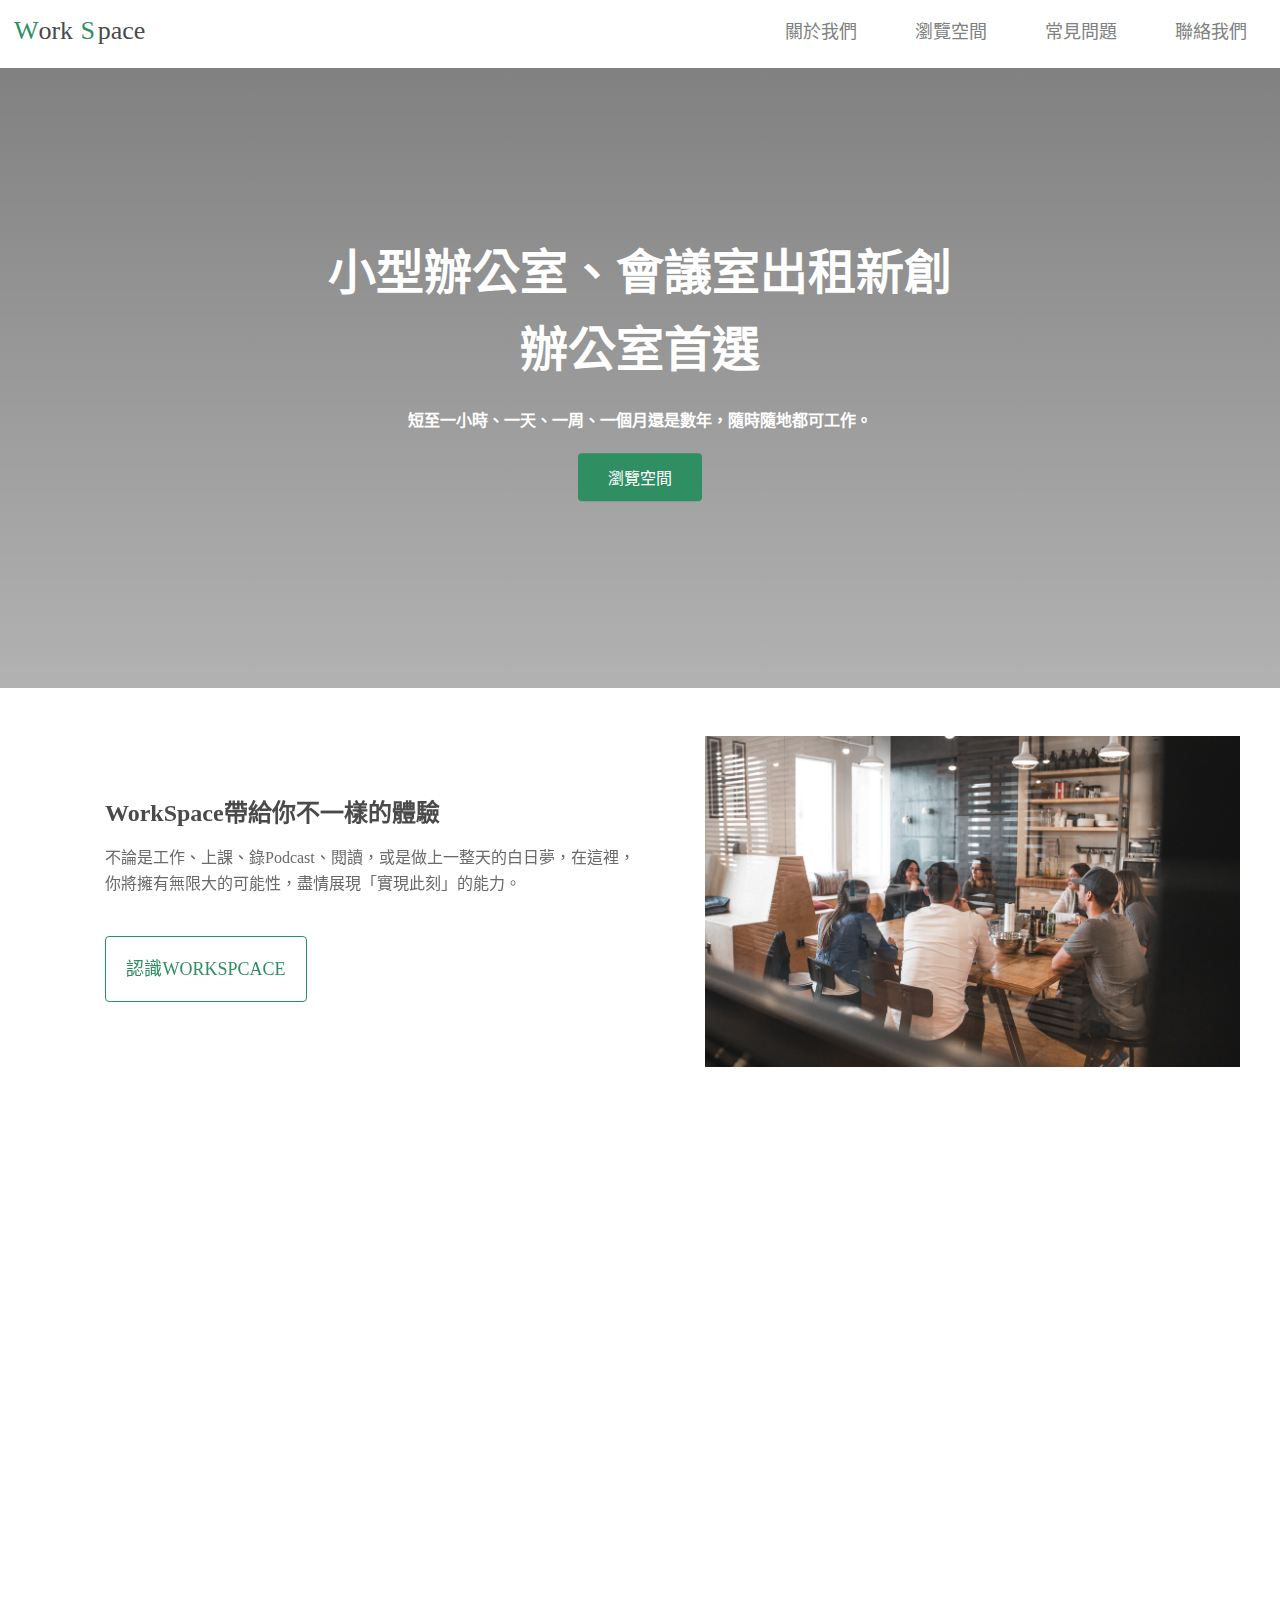
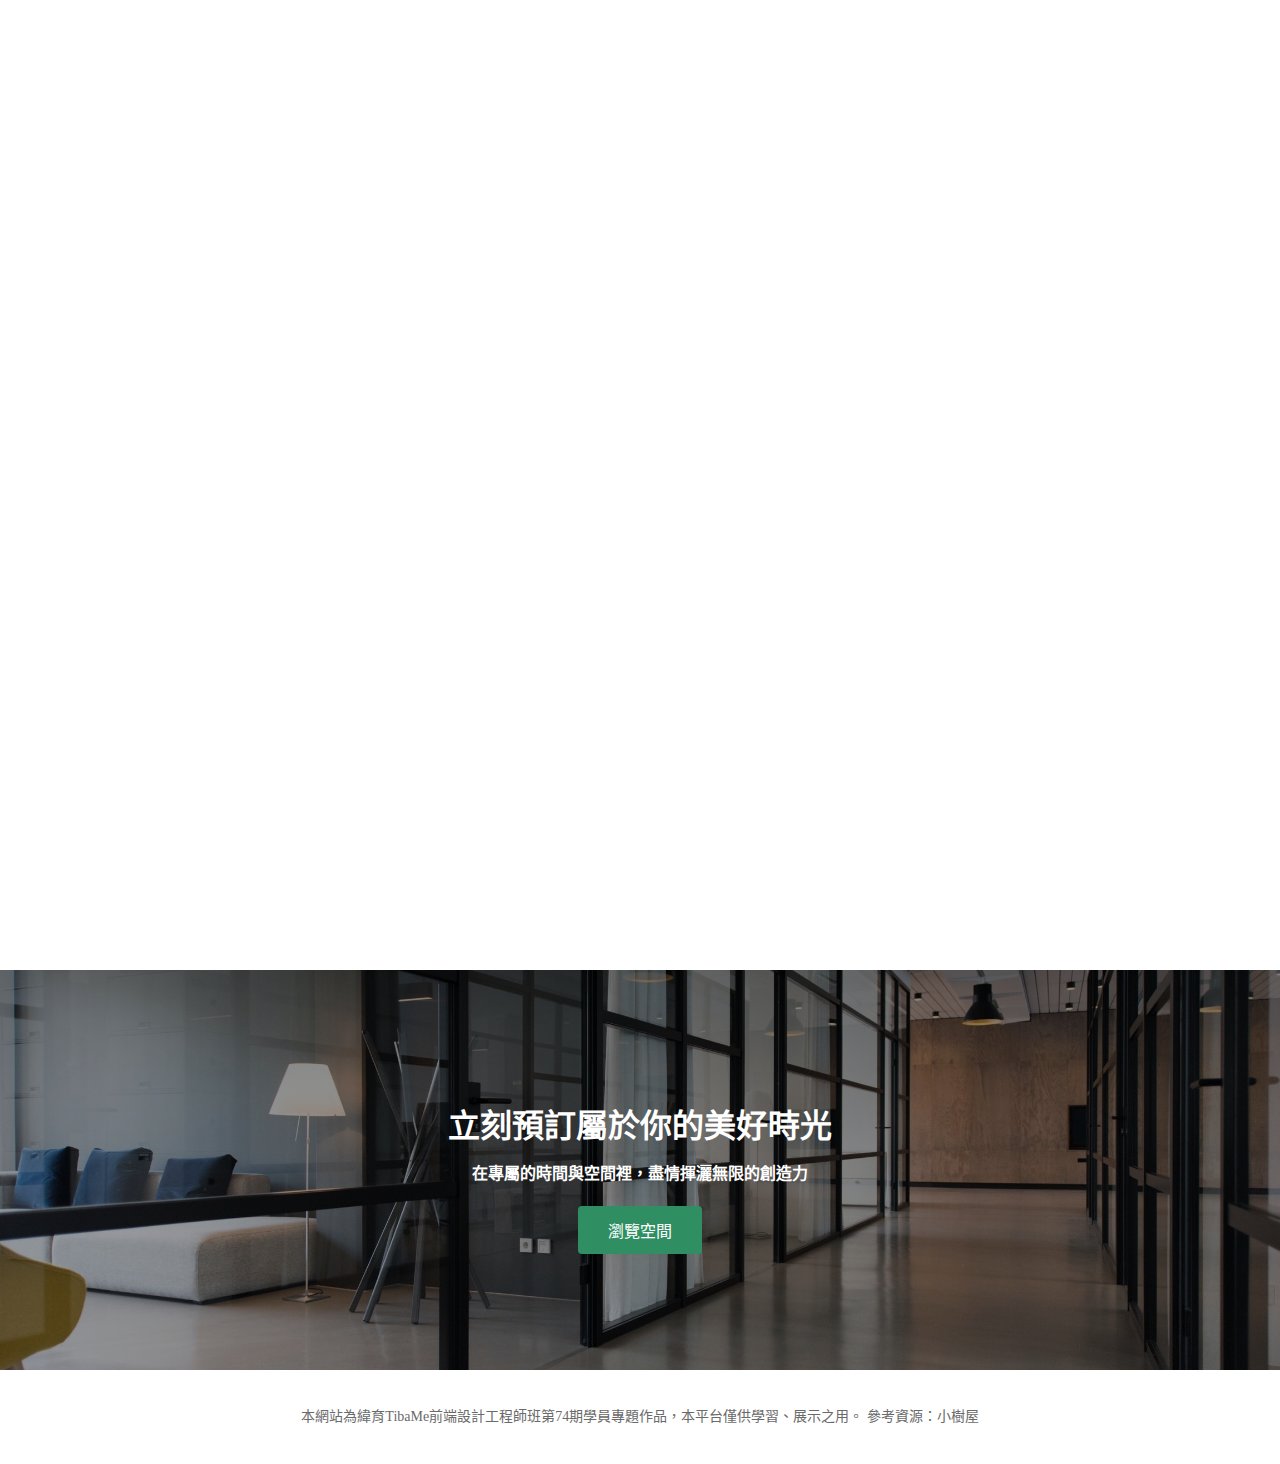
==== html/index.html @ 5cd3e1c7 "rwd新增" ====
<!DOCTYPE html>
<html lang="zh-tw">

<head>
    <meta charset="UTF-8">
    <meta http-equiv="X-UA-Compatible" content="IE=edge">
    <meta name="viewport" content="width=device-width, initial-scale=1.0">
    <meta name="viewport" content="width=device-width, initial-scale=1.0, user-scalable=yes">
    <title>WORKSPACE</title>
    <link rel="stylesheet" href="https://cdnjs.cloudflare.com/ajax/libs/font-awesome/6.0.0/css/all.min.css">
    <link rel="stylesheet" href=".././css/reset.css">
    <link rel="stylesheet" href=".././css/style.css">
    <link rel="stylesheet" href=".././css/index.css">
    <link rel="stylesheet" href=".././css/place_info.css">
    <link href="https://unpkg.com/aos@2.3.1/dist/aos.css" rel="stylesheet">
    <script src="https://code.jquery.com/jquery-3.6.0.js" integrity="sha256-H+K7U5CnXl1h5ywQfKtSj8PCmoN9aaq30gDh27Xc0jk=" crossorigin="anonymous"></script>
    
</head>

<body>

    <nav class="header">
      
                <a href="index.html">
                    <img src="../img/logo/WorkSpace.svg">
                </a>
                <label for="switch" ><img src="../img/logo/menu.png"></label>
                <input type="checkbox" id="switch">   
                <ul class="menu">
                    <li><a href="../html/aboutus.html" class="headerAbout">關於我們</a></li>
                    <li><a href="./place.html" class="headerPlace">瀏覽空間</a></li>
                    <li><a href="../html/qa.html" class="headerqa">常見問題</a></li>
                    <li><a href="../html/contact.html" class="headercontact">聯絡我們</a></li>
                    </ul>
  
            </nav>



    

    <div class="con_ban ind">
        <!-- <img src="../img/index/index_banner.jpg" > -->
        <div class="title_text">
            <h1>小型辦公室、會議室出租新創辦公室首選</h1>
            <p>短至一小時、一天、一周、一個月還是數年，隨時隨地都可工作。</p>
            <button class="btn_more">
                <a href="../html/place.html">瀏覽空間</a>
            </button>
        </div>
    </div>

    <div data-aos="fade-right">
    <div class="introduce">
       
    <div class="int_left">
    <h3>WorkSpace帶給你不一樣的體驗</h3>
    <p>不論是工作、上課、錄Podcast、閱讀，或是做上一整天的白日夢，在這裡，你將擁有無限大的可能性，盡情展現「實現此刻」的能力。</p>
</p>
    <a href="../html/aboutus.html" class="int_more_btn">認識WORKSPCACE</a>
            </div>
            <div class="int_right">
    
            </div>
    
        </div>
    </div>

    

    <!-- 遠距工作也要專注高效率 -->
    <div data-aos="fade-right">
    <div class="container1">
        <h3>WORKSPACE辦公室</h3>
        <div class="con1">
            <h4>在零打擾的專屬空間，找回屬於自己的專注節奏</h4>
            <p><a href="../html/place.html">更多辦公空間></a></p>
        </div>

        <div class="ind1">
            <div class="indlist1">
                <a href="">
                    <img src="../img/index/petr-magera-gJFY6ASfoYQ-unsplash.jpg" alt="">
                    <h3 class="indname">WORKSPACE | 南京館</h3>
                    <h4 class="indplace">南京復興捷運站1分鐘</h4>
                </a>
            </div>

            <div class="indlist1">
                <a href="">
                    <img src="../img/index/myhq-workspaces-NEFgreoVtig-unsplash.jpg" alt="">
                    <h3 class="indname">WORKSPACE | 士林館</h3>
                    <h4 class="indplace">士林捷運站3分鐘</h4>
                </a>
            </div>
            <div class="indlist1">
                <a href="">
                    <img src="../img/index/petr-magera-BN7UlHMejko-unsplash.jpg" alt="">
                    <h3 class="indname">WORKSPACE | 北投館</h3>
                    <h4 class="indplace">石牌捷運站3分鐘</h4>
                </a>
            </div>
        </div>


    </div>
</div>
    

<div data-aos="fade-right">
    <div class="container1 bt">
        <h3>WORKSPACE會議室</h3>
        <div class="con1">
            <h4>在零打擾的專屬空間，找回屬於自己的專注節奏</h4>
            <p><a href="../html/place.html">更多會議空間></a></p>
     </div>

        <div class="ind1">
            <div class="indlist1">
                <a href="">
                    <img src="../img/index/of1.jpg" alt="">
                    <h3 class="indname">台北｜華新信義</h3>
                    <h4 class="indplace">士林捷運站1分鐘</h4>
                </a>
            </div>

            <div class="indlist1">
                <a href="">
                    <img src="../img/index/of2.jpg" alt="">
                    <h3 class="indname">小樹屋｜金橘 701</h3>
                    <h4 class="indplace">士林捷運站1分鐘</h4>
                </a>
            </div>
            <div class="indlist1">
                <a href="">
                    <img src="../img/index/of3.jpg" alt="">
                    <h3 class="indname">小樹屋｜金橘 701</h3>
                    <h4 class="indplace">士林捷運站1分鐘</h4>
                </a>
            </div>
        </div>


    </div>
</div>
<div data-aos="fade-right">
    <div class="container2">
    <!-- <div class="indlist2"> -->
        <div class="list2_left">
<h3>共享辦公室方案</h3>
<p>不想天天進辦公室，但又需要一個舒適安靜的辦公空間，只需要帶著筆電就可以直接工作。</p>
<a href="./aboutus.html" class="more_btn">了解方案</a>
        </div>
        <div class="list2_right">

        </div>

    </div>
</div>






    <div class="container4">
        <!-- <img src="../img/index/index_banner.jpg" > -->
        <div class="text4">
            <h2>立刻預訂屬於你的美好時光</h2>
            <p>在專屬的時間與空間裡，盡情揮灑無限的創造力</p>
            <button class="btn_more">
                <a href="../html/place.html">瀏覽空間</a>
            </button>
        </div>
    </div>

    <!-- <div class="container4">
        <h3>立刻預訂屬於你的美好時光</h3>
        <p>在專屬的時間與空間裡，盡情揮灑無限的創造力</p>

    </div> -->










   
<!-- footer -->

<div class="footer">
<p class="text">
        本網站為緯育TibaMe前端設計工程師班第74期學員專題作品，本平台僅供學習、展示之用。
        參考資源：小樹屋
</p>
</div>



    


<script src="https://unpkg.com/aos@2.3.1/dist/aos.js"></script>
<script>
 
    AOS.init();
    


  </script>
</body>

</html>
---- css/style.css ----
*body{
    box-sizing: border-box;
    /* font-family: Arial, '微軟正黑體'; */
    font-family:Arial, Helvetica, sans-serif;
}

/* header */

.header{

width: 100%;
position: fixed;
top: 0;
z-index: 100;
    /* display: sticky; */
/* height: 48px; */
padding:20px 14px;
align-items: center;
background-color: #fff;
justify-content: space-between;
/* display: flex; */
/* padding: 24 0px; */
margin-right: 40px;


    
}

/* .headerbar{
height: 48px;
display: flex;
padding:12px 20px;
align-items: center;
justify-content: space-between;
/* background-color: white; */

/* border-bottom: 1px solid #c4c4c4; */




.logoImg{
line-height: 48px;
/* width: 200px; */
/* text-align: center; */
}







nav li{
    /* border : 1px solid blue; */
    margin: 0 12px;

}

nav li a{
    text-decoration: none;
    /* color: gray; */
    color: gray;
}

nav li a:hover{
color: #2F8F63;;
}

h1{
    color: white;
    font-size: 48px;
    font-weight: 600;
}

h2{
    
    font-size: 32px;
    font-weight: 600;
}

h3{
    color: #4a4a4a;
    font-size: 20px;
    font-weight: 600;
}

h4{
    color:#4a4a4a;
    font-size: 16px;
    font-weight: 400;
}

p{
    font-size: 14px;
    color:#6a6a6a;
}


/* banner */
.con_ban{
    height: 400px;
    margin-top: 48px;
    margin-bottom: 48px;
    background-repeat: no-repeat;
    background-size: cover;
    background-position: center;
    position: relative;
}






/* footer */


.footer{
    padding:40px 0;
    width: 100%;
    max-width: 1200px;
    margin: 0 auto;
    text-align: center;
    color: #f7f7f7;
}





nav input {
    display: none;
  }
/* 漢堡按鈕 */
label {
    float: right;
    padding-right: 24px;
    line-height: 24px;
}
 label img{
    width: 30px;   
    vertical-align: middle;
 }

 .menu {
    clear: both;
    background: #fff;
 }

 .menu li{
    text-align: center;
    /* border-bottom: 1px solid #efefef; */
 }  

 .menu li a{

    display: block;
    padding: 20px 0;
    font-size: 18px;
    /* color: #5d5d5d; */
 }  

 .menu li a:hover{
  
    /* background: #5d5d5d; */
    color: #2F8F63;
      
 }

 .menu {
    max-height: 0;
    overflow: hidden;
    margin-right: 20px;
  }

  input:checked ~ .menu {
    max-height: 350px;
  }

  .menu {
    max-height: 0;
    overflow: hidden;
    transition: .2s; /* 動畫秒數 */
  }


  @media screen and (min-width: 768px) {
    label {
      display: none;
    }
    .menu {
      float: right;
      clear: none;
      max-height: 300px;
     
 
    }

    .menu li {
        display: inline-block;
      }
    .menu li a {
          padding: 0 15px;  
        }
      }
---- css/index.css ----
/* 上方BANNER */

.con_ban{
    
    
   
    margin-top: 48px;
    margin-bottom: 48px;
    background-repeat: no-repeat;
    background-size: cover;
    background-position: center;
    position: relative;

    
}
.ind{
    height: 640px;
    background-image: linear-gradient(rgba(0,0,0,0.5),rgba(0,0,0,0.3)), url(../img/index/petr-magera-ppCsLH2vPBk-unsplash.jpg);

}



.title_text{
    text-align: center;
    /* border: 1px solid red; */
    /* width: 800px; */
    position: absolute;
    top:50%;
    left: 50%;
    transform: translate(-50%, -50%);
    


}

.title_text h1{
    line-height: 1.6;
}

.title_text p{
    color: white;
    font-weight: bold;
    margin: 24px auto;
    font-size: 16px;

}



.btn_more{
    width: 124px;
    height: 48px;
    background-color:#2F8F63;
    border-radius: 4px;
    border: none;
    cursor: pointer;
}

.btn_more a{
    font-size: 16px;
    text-decoration: none;
    color: white;
}

.btn_more:hover{
    background-color: #287954;
}
/* 關於 */
.introduce{
    display: flex;
    max-width: 1200px;
    margin: 0 auto;
    /* border: 1px solid green; */
    
}

.int_left{
    width: 50%;
    padding: 65px;
}

.int_left h3{
    font-weight: 600;
    font-size: 24px;
    margin: 0 0 20px 0;
}

.int_left p{
    /* font-weight: 600; */
    font-size: 16px;
    margin: 0 0 40px 0;
    line-height: 1.6;
}

.int_more_btn{
    display: block;
    width: 200px;
    height: 64px;
    color: #2F8F63;
    border: 1px solid #2F8F63;
    background-color:#fff;
    font-size: 18px;
    text-align: center;
    border-radius: 4px;
    line-height: 64px;
    font-weight: 400;
    transition: all .3s ease-in-out;
}

a.int_more_btn{

/* text-align: center; */
text-decoration: none;
}

.int_more_btn:hover{
background-color:#2F8F63;
color: #fff;
}

.int_right{
    background-image: url(../img/index/redd-5U_28ojjgms-unsplash.jpg);
    background-position: center;
    background-repeat: no-repeat;
    background-size: cover;
    width: 50%;
    
}




















.container1{
    padding-top: 64px;
    /* border: 1px solid green; */
    max-width: 1200px;
    margin: 0 auto;

}
.container1 h3{
    margin: 0 0 12px 0;
}

.con1{
    margin-top: 4px;
    display: flex;
    justify-content: space-between;
}

.con1 a{
text-decoration: none;
color: #4a4a4a;
}

.con1 a:hover{
    cursor: pointer;
    text-decoration: underline;
    color: #2F8F63;
}

.ind1{
    /* border: 1px solid green; */
    display: flex;
    justify-content: space-between;
    padding-top: 16px;
    padding-bottom: 48px;
    
    
}

.indlist1{
    width: 30%;
    
}

.indlist1 a{
    text-decoration:none;
}

.indlist1 img{
    width: 100%;
    height: 250px;
}

.indlist1 h3{
    padding-top: 8px;
    letter-spacing: 0.4px;
    
}

.indlist1 img{
    transition: all .3s ease-in-out;
    opacity: 1;
    }
    
.indlist1 img:hover{
    opacity: 0.7;
    }

/* 第三區 */

.container2{
    display: flex;
    border: 1px solid #c4c4c4;
    border-radius: 4px;
  
    /* border: 1px solid green; */
    max-width: 1200px;
    margin: 0 auto;
    margin-top: 100px;
    margin-bottom: 100px;

}

/* .indlist2{
    width: 50%;
    transition: all 0.3s ease-in-out;
} */

/* 左邊 */
.list2_left{
    width: 50%;
    padding: 65px 55px;
}

.list2_left h3{
    font-weight: 600;
    font-size: 24px;
    margin: 0 0 20px 0;
}

.list2_left p{
    /* font-weight: 600; */
    font-size: 16px;
    line-height: 1.6;
    margin: 0 0 40px 0;
}





/* 右邊 */
.list2_right{
    background-image: url(../img/place/croissant-m3kOyzCIQvE-unsplash.jpg);
    background-position: center;
    background-repeat: no-repeat;
    background-size: cover;
    width: 100%;
    /* height: 200px; */
}
.more_btn{
    display: block;
    width: 160px;
    height: 64px;
    color: #2F8F63;
    border: 1px solid #2F8F63;
    background-color:#fff;
    font-size: 18px;
    text-align: center;
    border-radius: 4px;
    line-height: 64px;
    font-weight: 400;
    transition: all .3s ease-in-out;
}

.more_btn:hover{
    background-color:#2F8F63;
    color: #fff;
    }
    


/* .more_btn{
    display: block;
    width: 100px;
    height: 48px;
    color: white;
    background-color:#2F8F63;
    font-size: 16px;
    text-align: center;
    border-radius: 4px;
    line-height: 48px;
    font-weight: 600;
} */

a.more_btn {
    text-decoration: none;
}



.container3{
    /* display: flex; */
    border: 1px solid #c4c4c4;
    border-radius: 4px;
  
    /* border: 1px solid green; */
    max-width: 1200px;
    margin: 0 auto;
}

/* .blo3{
    display: flex;

} */


.container4{
    height: 400px;
    /* max-width: 1200px; */
    margin: 0 auto;
    margin-top: 48px;
    background-repeat: no-repeat;
    background-size: cover;
    background-position: center;
    position: relative;
    background-image: linear-gradient(rgba(0,0,0,0.5),rgba(0,0,0,0.3)), url(../img/index/nastuh-abootalebi-yWwob8kwOCk-unsplash.jpg);
}

.text4{
    text-align: center;
    /* border: 1px solid red; */
    /* width: 800px; */
    position: absolute;
    top:50%;
    left: 50%;
    transform: translate(-50%, -50%);
    


}

.text4 h2{
    color: white;
    font-weight: bold;
    margin: 24px auto;
    font-size: 32px;

}

.text4 p{
    color: white;
    font-weight: bold;
    margin: 24px auto;
    font-size: 16px;

}


@media screen and (min-width: 576px) and (max-width: 1199.98px){
    .introduce {
      width: 90%;
    } 
    .container1{
        width: 90%;
    }
    .container2{
    width: 90%;
    }
    .container4{
        /* width: 90%; */
    }
    
}

@media (max-width: 575.98px){

.title_text{
   top:50%;
    left: 50%;
    transform: translate(-50%, -50%);
}

h1{
    font-size: 40px;
    width: 360px;
    
}

h2{
    font-size: 32px;
    width: 360px;
}

h3{
    font-size: 28px;
    width: 360px;
    
}



.con_ban p{
    font-size: 20px;
    width: 360px;
    line-height: 1.6;

}
.introduce{
    width: 375px;
    /* width:100%; */
    display: flex;
    flex-wrap: wrap;
 
}
.int_left{
width: 100%;
padding: 5px;
padding-bottom: 40px;
}
.int_right{
    height: 200px;
    width: 100%;
  
}
.int_more_btn{
margin: 0 auto;

  }


.container1{
    width: 375px;
    display: flex;
    flex-wrap: wrap;
    /* padding: 20px; */
    /* padding-bottom: 20px; */
  
}

.con1 p{
    display: none;
}
.ind1{
flex-direction: column;

   
  
}
.indlist1{
    width: 375px;
    padding-bottom: 20px;
}
.indlist1 h3{
    font-size: 20px;
}

.bt{

}

.container2{
    width: 90%;
    /* display: flex;
    flex-wrap: wrap;
} */

}
}
---- css/place_info.css ----
*body{
    box-sizing: none;
}

.info_con{
    margin-top: 72px;
    width: 100%;
    border: 1px solid green;
}

.photo{
    border: 1px solid red;
}



#carouselExampleIndicators{
    max-width: 800px;
    margin: 0 auto;
    /* padding-top: 80px; */
}

.container{
    max-width: 1000px;
    width: 100%;
    margin: 0 auto;
}

.wrapper {
    width:100%;
    height:30%;
    padding-top: 5px;
    text-align:center;
    background-color: #646675;
  }
  .carousel {
    width:90%;
    margin:0px auto;
  }
  .slick-slide {
    margin:10px; 
  }
  .slick-slide img {
    width:100%;
    border: 2px solid #fff; 
  }

.infowrp{
    max-width: 800px;
    width: 100%;
    margin: 0 auto;
}
  .info1{
margin-top: 40px;
  }

  .in_name{
      display: flex;
      justify-content: space-between;
      align-items: center;
  }
.in_name h2{
  font-size: 26px;

}

  .resbtn{
    display: block;
    width: 160px;
    height: 44px;
    color: #2F8F63;
    border: 1px solid #2F8F63;
    background-color:#fff;
    font-size: 18px;
    text-align: center;
    border-radius: 4px;
    line-height: 44px;
    font-weight: 400;
    transition: all .3s ease-in-out; 
  }

  .resbtn:hover{
    background-color:#2F8F63;
    color: #fff;
  }

  .info2 h3{
   padding-bottom: 12px;
  }

  .info2 p{
      font-size: 20px;
      line-height: 1.6;
  }

iframe{
  padding-top: 24px;
    width: 100%;
    height: 200px;
    /* height: 100%; */
    
}             

/* .item li{
  font-size: 20px;
  line-height: 1.6;
  list-style:circle;
  color: #6a6a6a;
} */

span{
  font-size: 16px;
  color: #666666;
}


li{
  line-height: 1.6em;
  margin: 0 0 10px;
  font-size: 16px;
  color: #666666;
}

@media (max-width: 575.98px){
  .infowrp{
    width: 90%;
  }
  .in_name h2{
    font-size: 20px;
  }
  span{
    font-size: 14px;
    line-height: 1.6;
  }
  .info2 h3{
    font-size: 20px;
  }
}
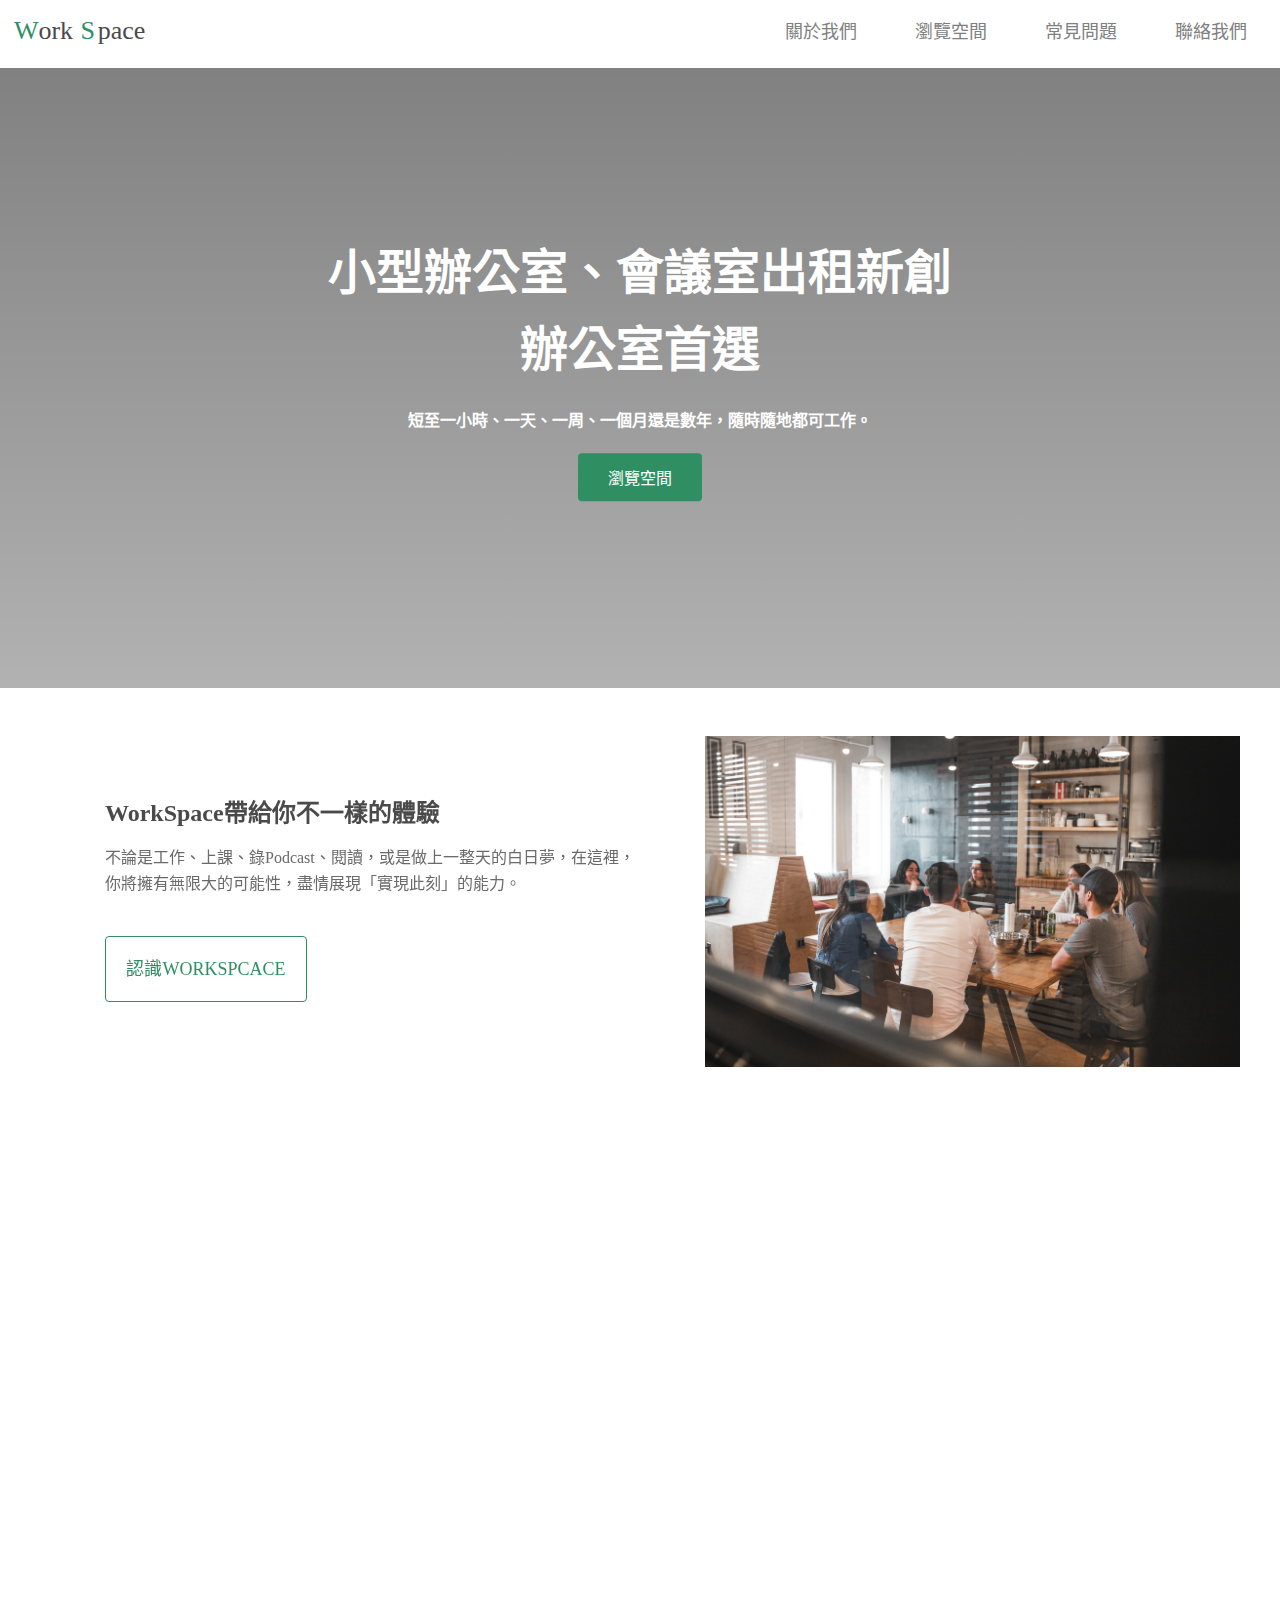
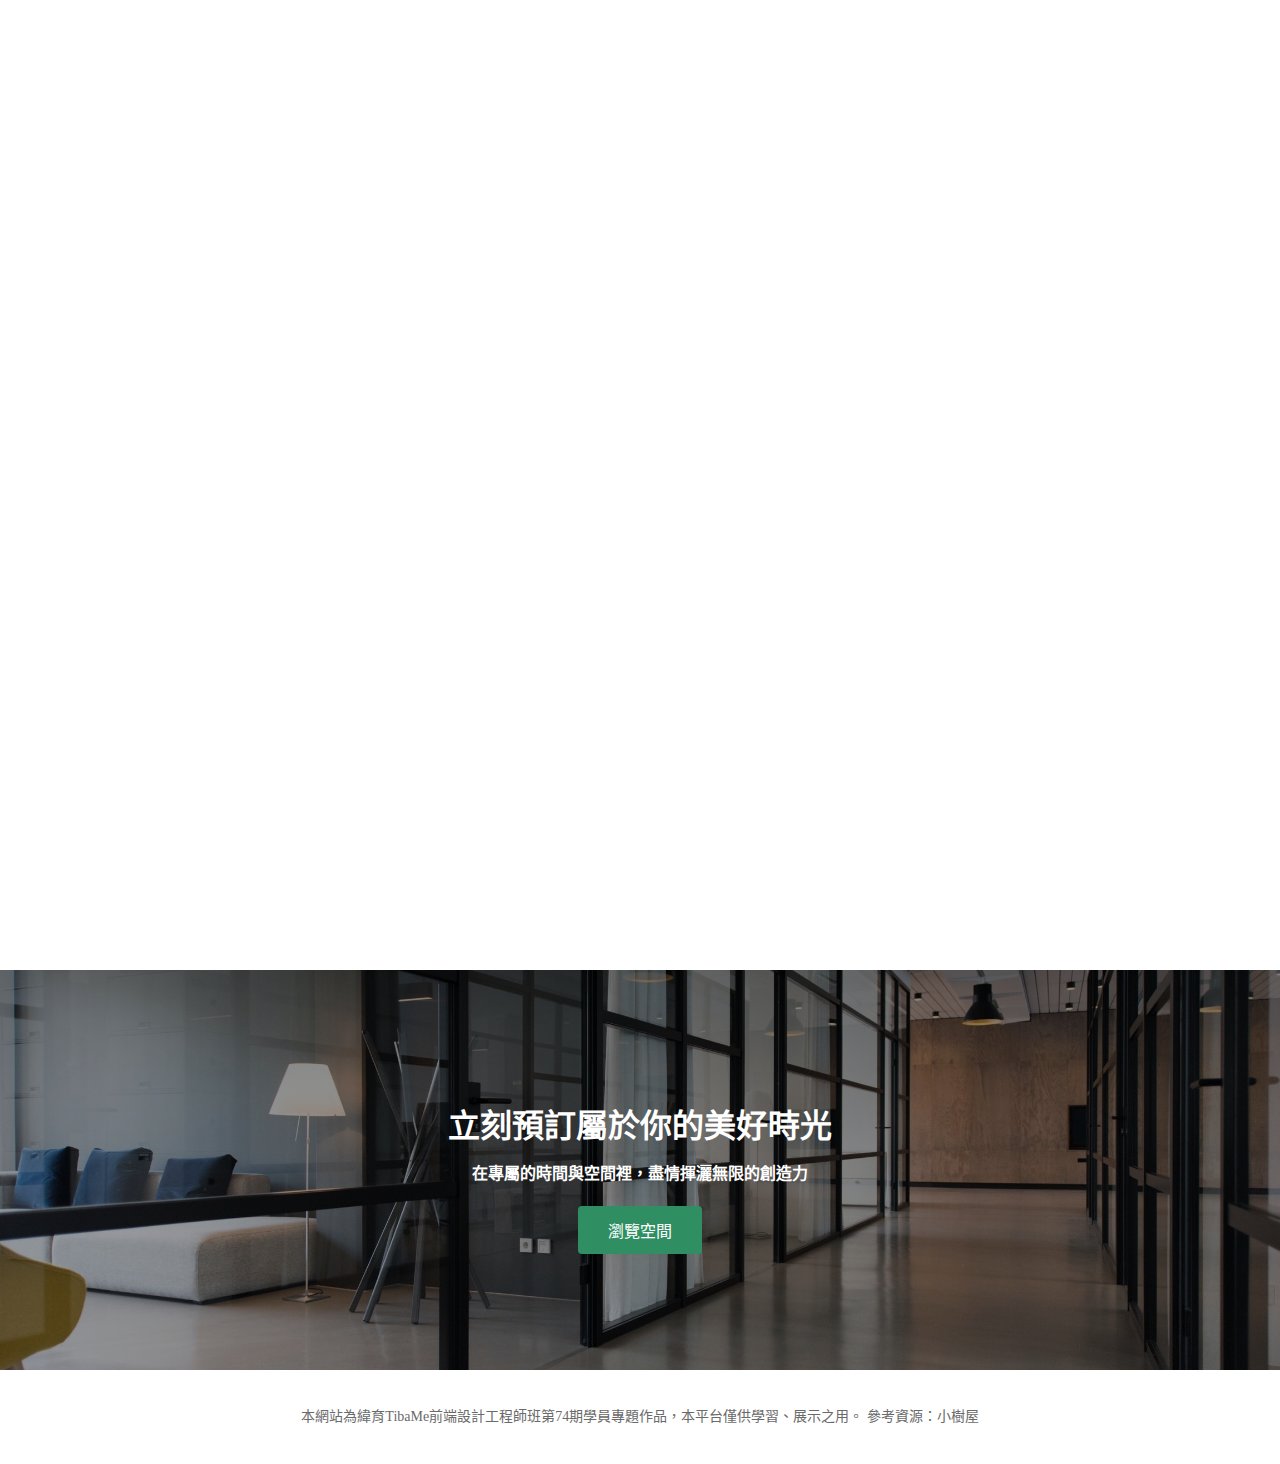
==== commit 12065936: "路徑修改3" ====
--- a/html/index.html
+++ b/html/index.html
@@ -8,10 +8,10 @@
     <meta name="viewport" content="width=device-width, initial-scale=1.0, user-scalable=yes">
     <title>WORKSPACE</title>
     <link rel="stylesheet" href="https://cdnjs.cloudflare.com/ajax/libs/font-awesome/6.0.0/css/all.min.css">
-    <link rel="stylesheet" href=".././css/reset.css">
-    <link rel="stylesheet" href=".././css/style.css">
-    <link rel="stylesheet" href=".././css/index.css">
-    <link rel="stylesheet" href=".././css/place_info.css">
+    <link rel="stylesheet" href="../css/reset.css">
+    <link rel="stylesheet" href="../css/style.css">
+    <link rel="stylesheet" href="../css/index.css">
+    <link rel="stylesheet" href="../css/place_info.css">
     <link href="https://unpkg.com/aos@2.3.1/dist/aos.css" rel="stylesheet">
     <script src="https://code.jquery.com/jquery-3.6.0.js" integrity="sha256-H+K7U5CnXl1h5ywQfKtSj8PCmoN9aaq30gDh27Xc0jk=" crossorigin="anonymous"></script>
     
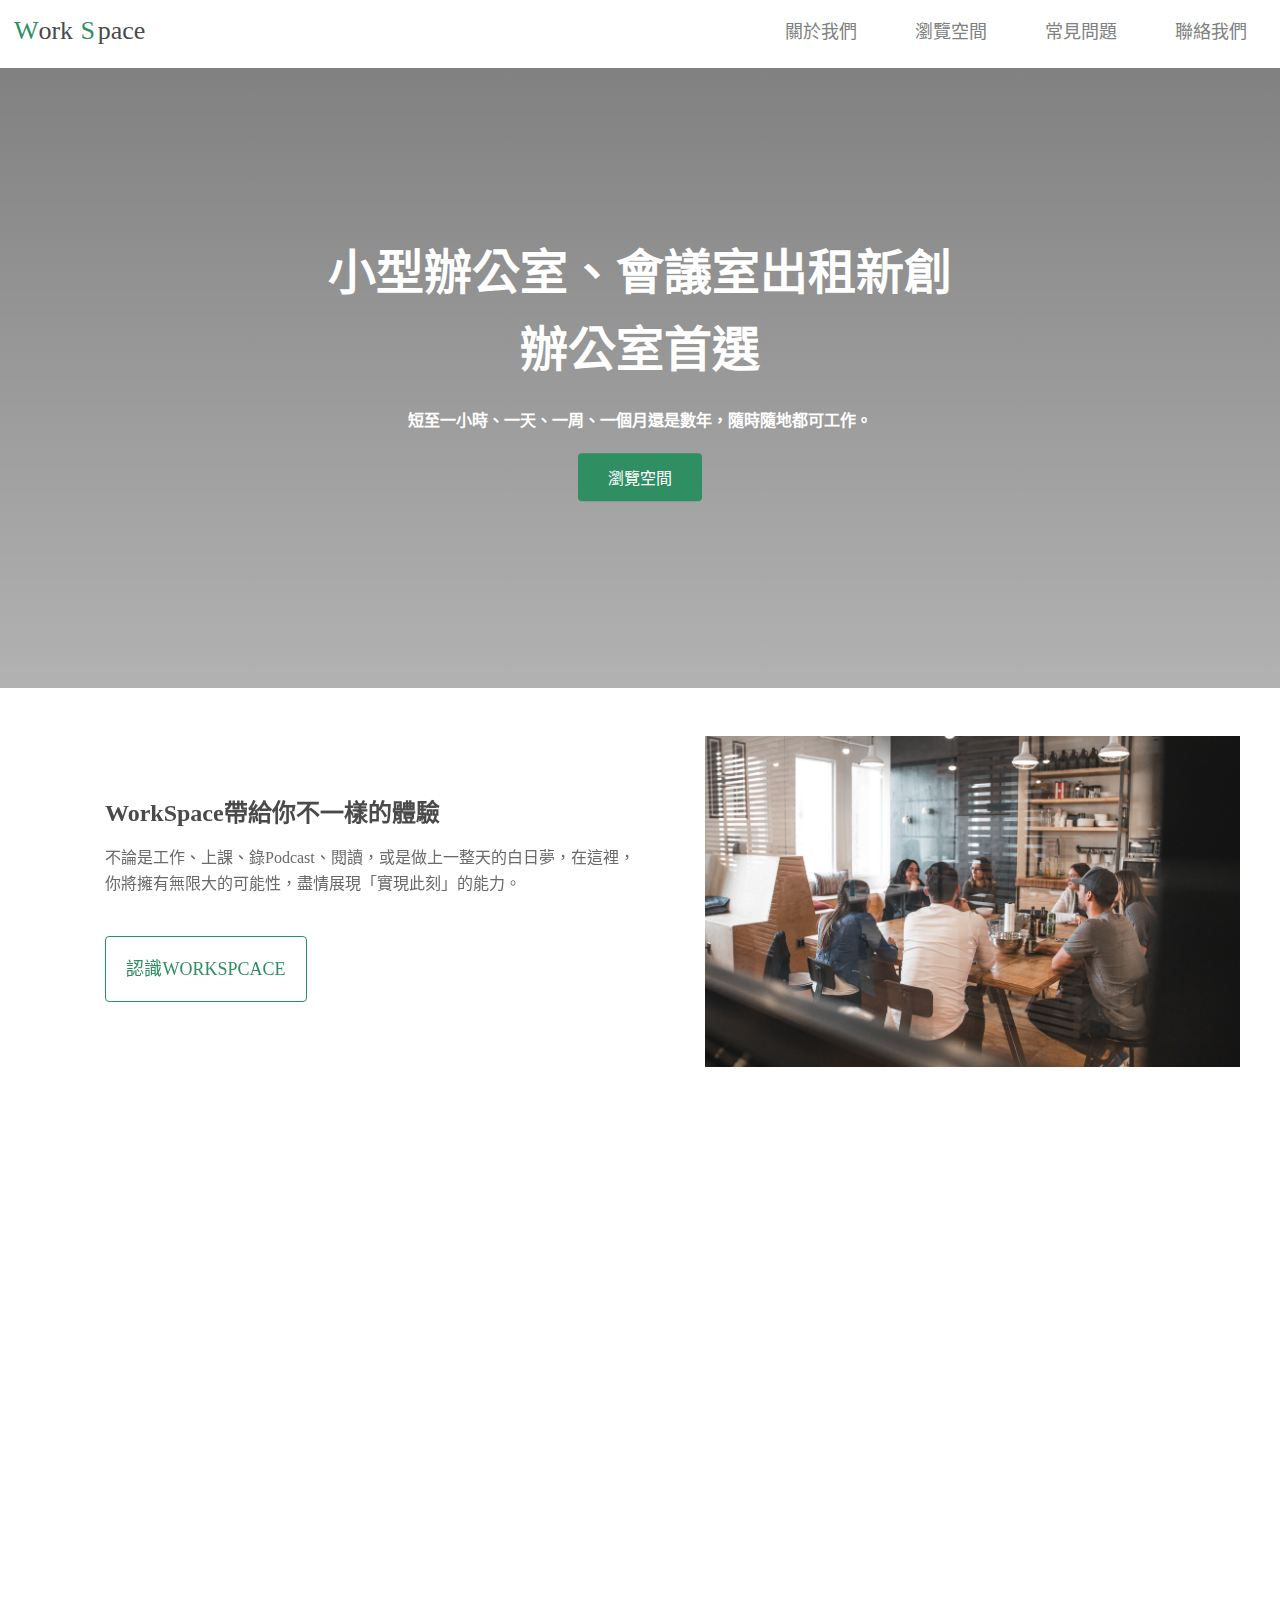
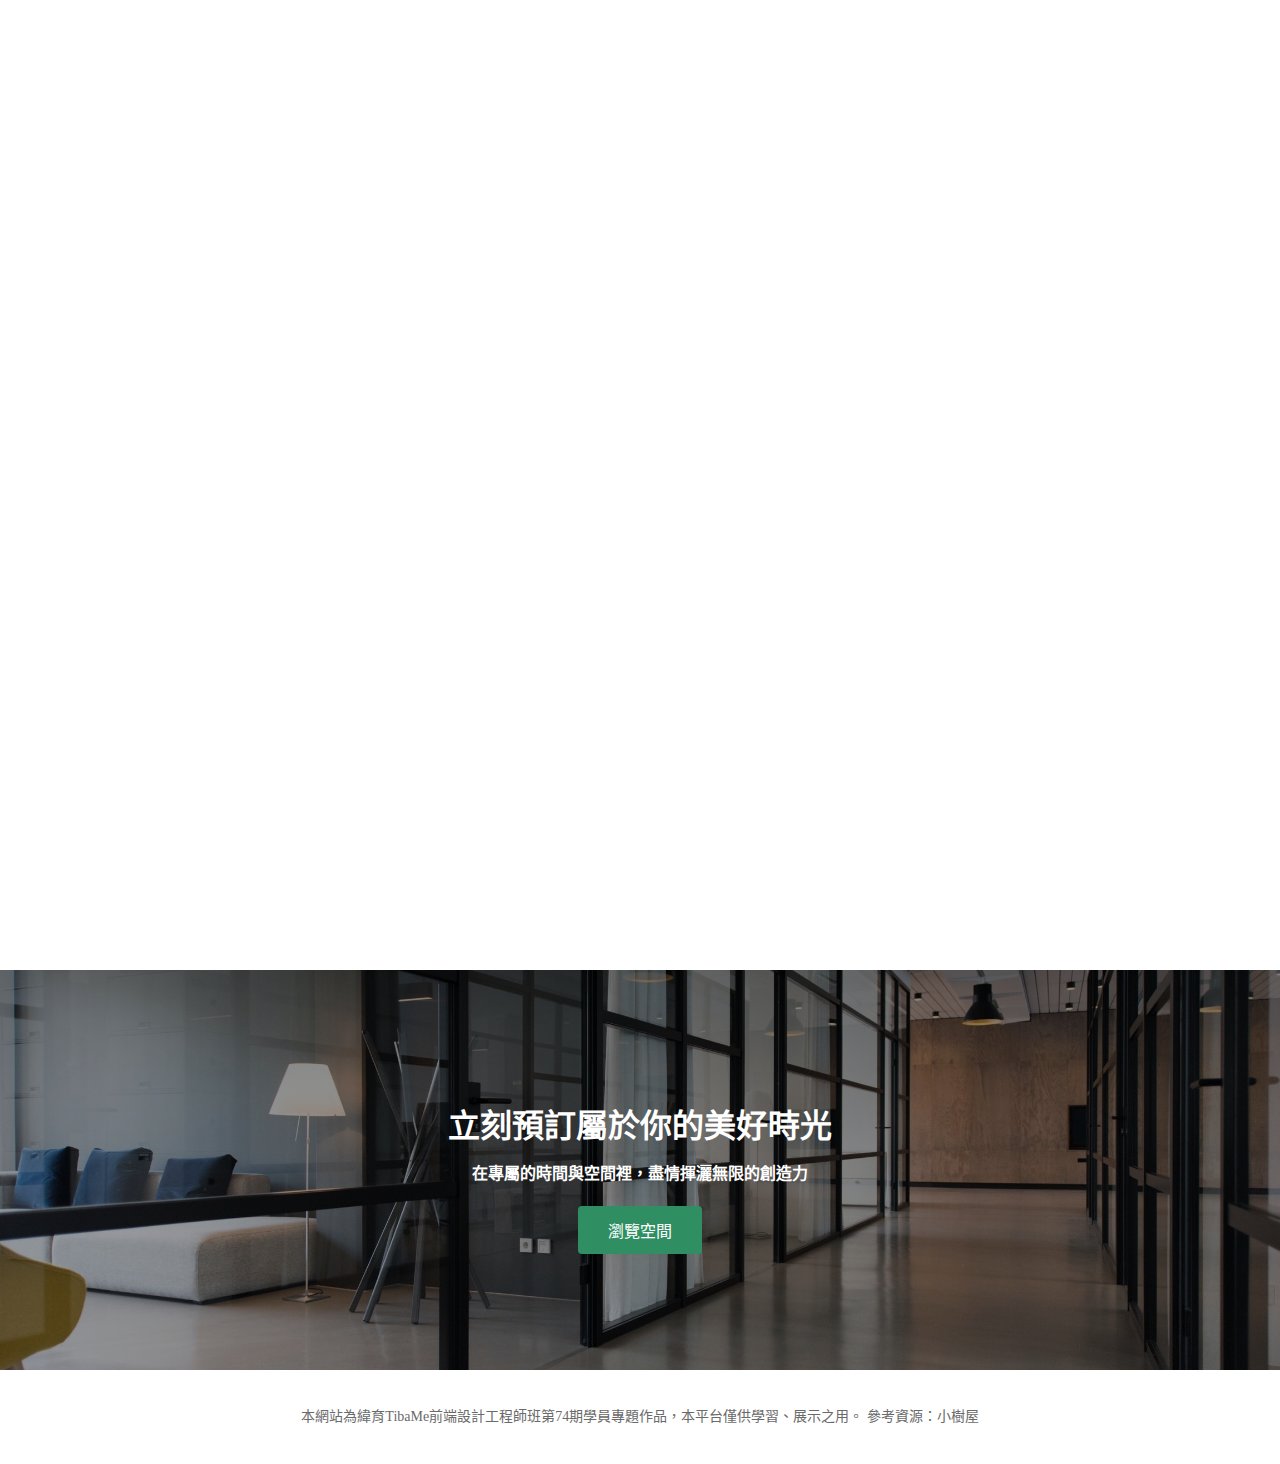
==== commit a0b1c909: "文字修改" ====
--- a/html/index.html
+++ b/html/index.html
@@ -73,13 +73,13 @@
     <div class="container1">
         <h3>WORKSPACE辦公室</h3>
         <div class="con1">
-            <h4>在零打擾的專屬空間，找回屬於自己的專注節奏</h4>
+            <h4>高效工作、大台北辦公首選</h4>
             <p><a href="../html/place.html">更多辦公空間></a></p>
         </div>
 
         <div class="ind1">
             <div class="indlist1">
-                <a href="">
+                <a href="../html/place_info.html">
                     <img src="../img/index/petr-magera-gJFY6ASfoYQ-unsplash.jpg" alt="">
                     <h3 class="indname">WORKSPACE | 南京館</h3>
                     <h4 class="indplace">南京復興捷運站1分鐘</h4>
@@ -119,23 +119,23 @@
             <div class="indlist1">
                 <a href="">
                     <img src="../img/index/of1.jpg" alt="">
-                    <h3 class="indname">台北｜華新信義</h3>
-                    <h4 class="indplace">士林捷運站1分鐘</h4>
+                    <h3 class="indname">WORKSPACE | 三重</h3>
+                    <h4 class="indplace">三重捷運站10分鐘</h4>
                 </a>
             </div>
 
             <div class="indlist1">
                 <a href="">
                     <img src="../img/index/of2.jpg" alt="">
-                    <h3 class="indname">小樹屋｜金橘 701</h3>
-                    <h4 class="indplace">士林捷運站1分鐘</h4>
+                    <h3 class="indname">WORKSPACE | 士林</h3>
+                    <h4 class="indplace">劍潭捷運站6分鐘</h4>
                 </a>
             </div>
             <div class="indlist1">
                 <a href="">
                     <img src="../img/index/of3.jpg" alt="">
-                    <h3 class="indname">小樹屋｜金橘 701</h3>
-                    <h4 class="indplace">士林捷運站1分鐘</h4>
+                    <h3 class="indname">WORKSPACE | 淡水</h3>
+                    <h4 class="indplace">紅樹林捷運站8分鐘</h4>
                 </a>
             </div>
         </div>
